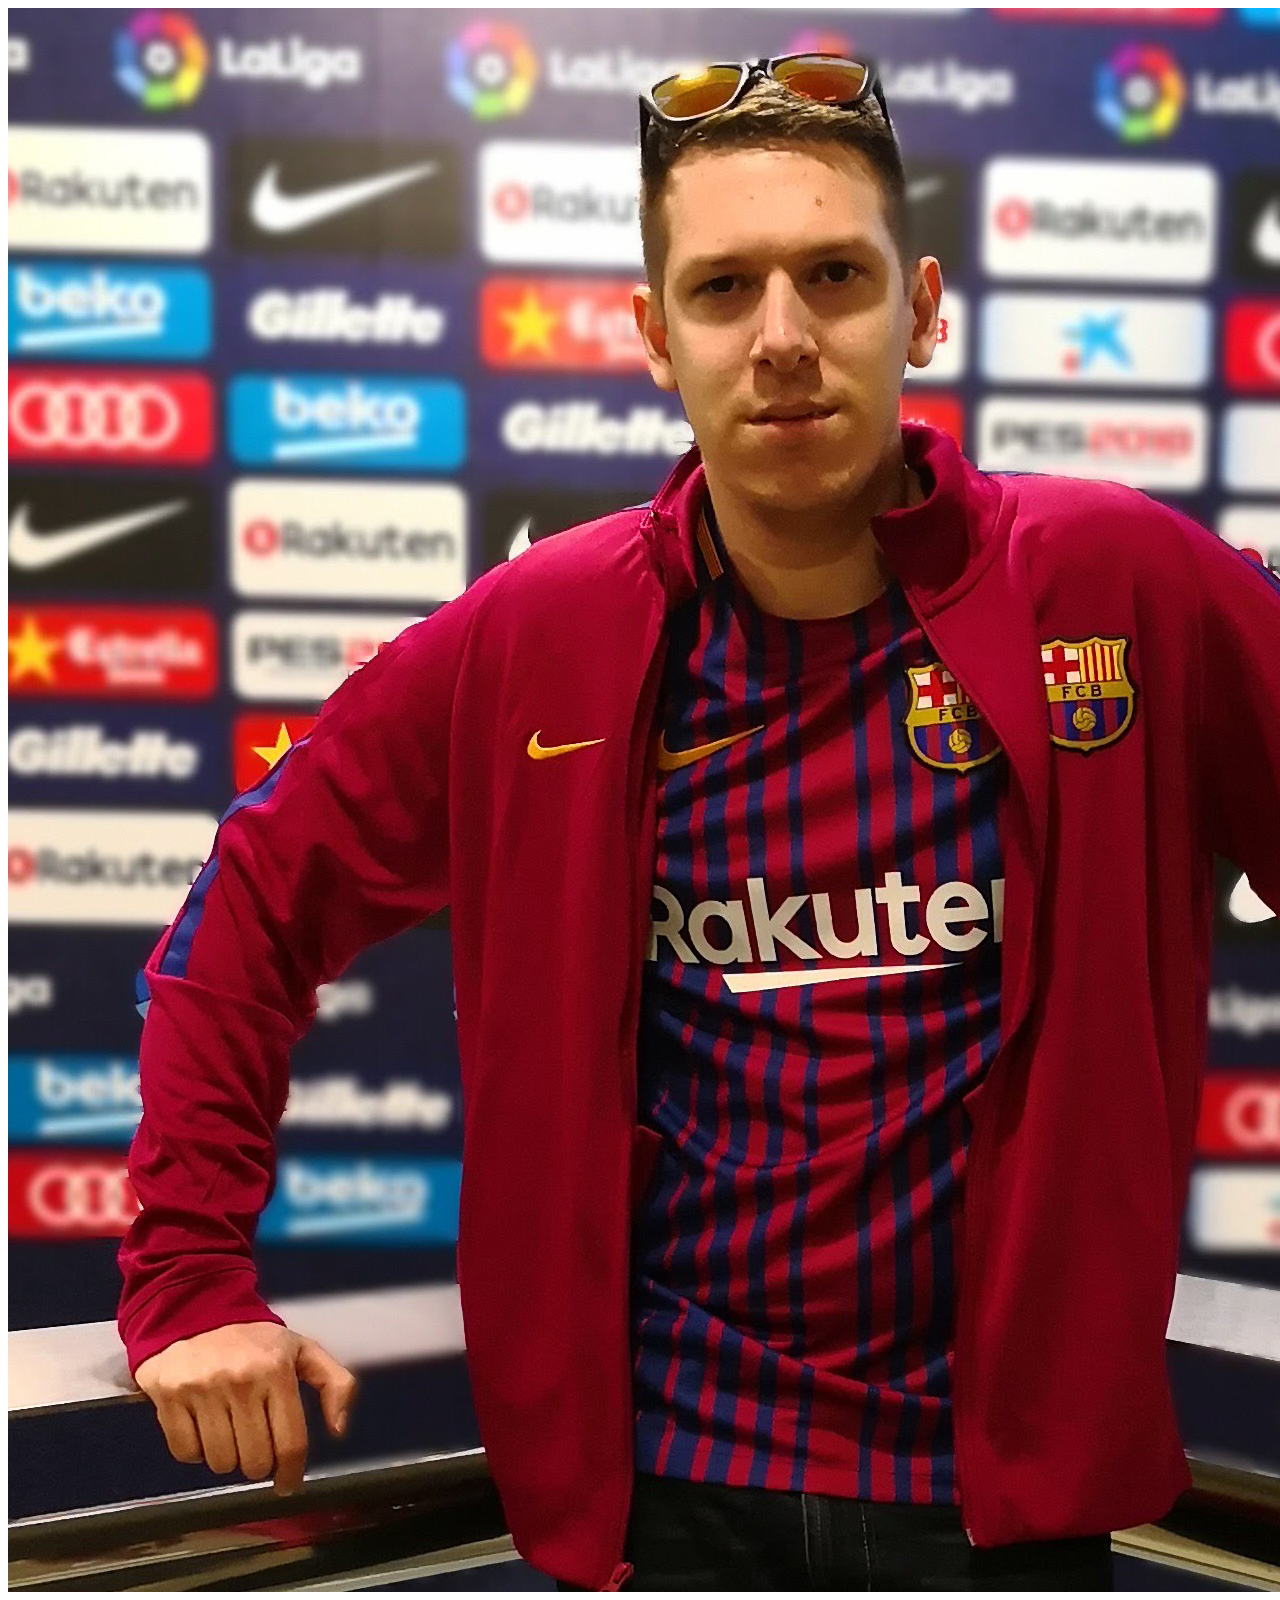
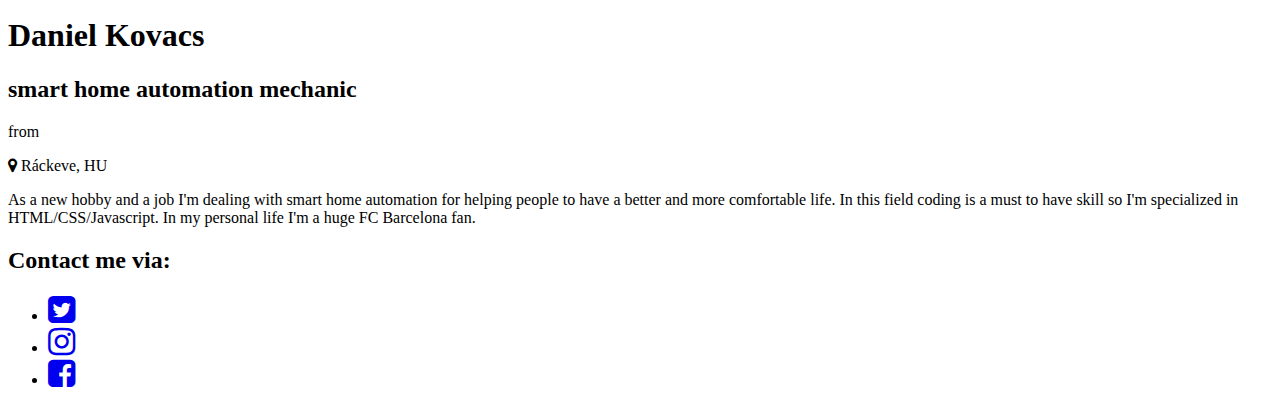
==== index.html @ 45e88231 "half done" ====
<!DOCTYPE html>
<html>
<head>
  <meta charset="utf-8">
  <meta name="viewport" content="width=device-width">
  <title>Daniel Kovacs</title>
  <link href="https://maxcdn.bootstrapcdn.com/font-awesome/4.7.0/css/font-awesome.min.css" rel="stylesheet">
  <link rel="stylesheet" type="text/css" href="sajatnj.css">
</head>
<body>
  <div class="profile-card">
    <div class="head">
      <div class="profile-image">
        <img src="assets/profilkep1.jpg" alt="Daniel Kovacs">
      </div>
      <div class="name-headline">
        <h1>Daniel Kovacs</h1>
        <h2>smart home automation mechanic</h2>
        <span>from</span>
        <p><i class="fa fa-map-marker"></i> Ráckeve, HU</p>
      </div>
    </div>
    <div class="content">
      <p class="about">
        As a new hobby and a job I'm dealing with smart home automation for helping people to have a better and more comfortable life. In this field coding is a must to have skill so I'm specialized in HTML/CSS/Javascript. In my personal life I'm a huge FC Barcelona fan.
      </p>
      <section class="links">
        <h2>Contact me via:</h2>
        <ul>
          <li><a href="https://twitter.com/tikadani"  target="blank" title="Twitter" class="social-icon"><i class="fa fa-2x fa-twitter-square" aria-hidden="true"></i></a></li>
          <li><a href="https://instagram.com/_tikadani_"  target="blank" title="Instagram" class="social-icon"><i class="fa fa-2x fa-instagram" aria-hidden="true"></i></a></li>
          <li><a href="https://facebook.com/tikadani" target="blank" title="Facebook" class="social-icon"><i class="fa fa-2x fa-facebook-square" aria-hidden="true"></i></a></li>
        </ul>
      </section>
    </div>
  </div>
</body>
</html>
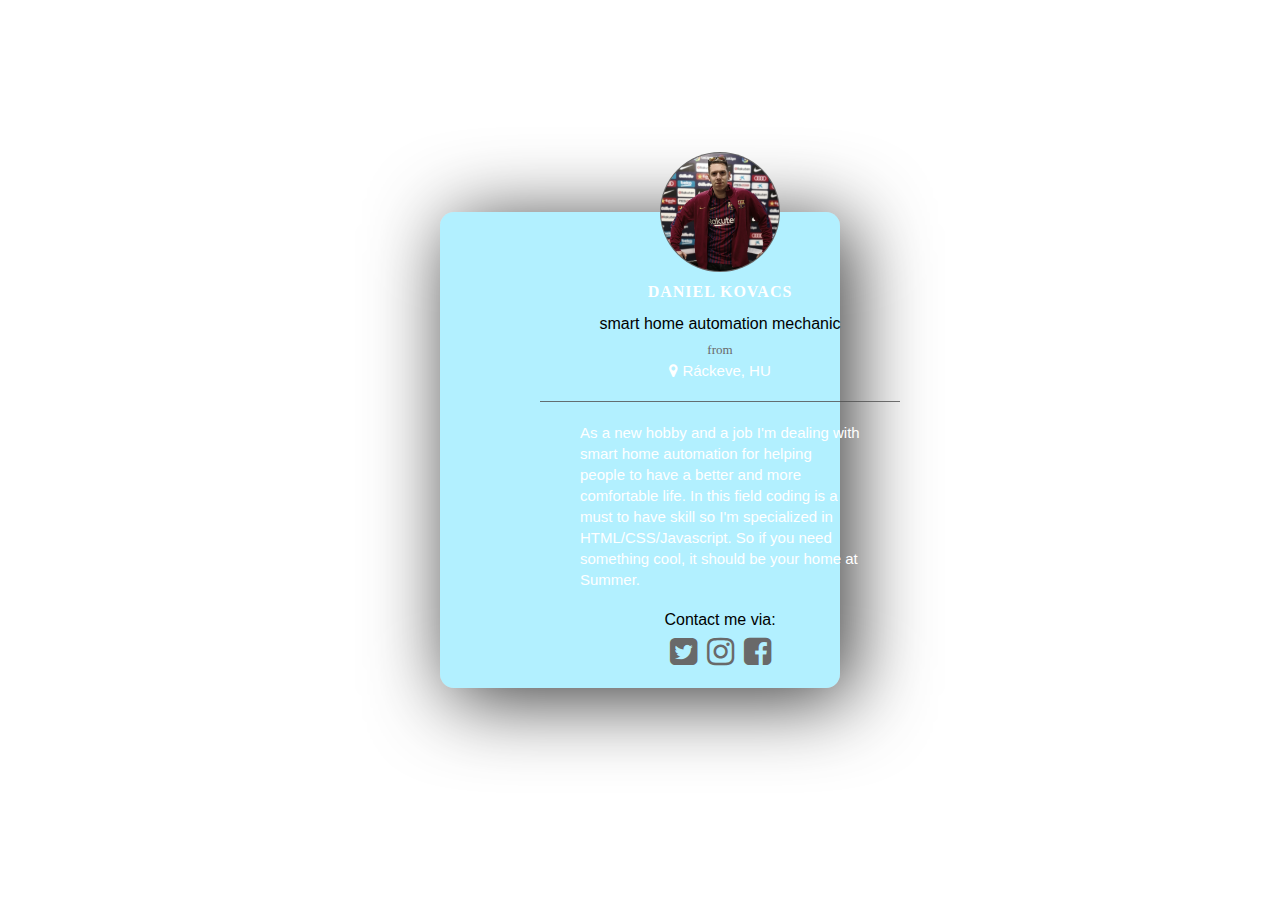
==== commit 81589b07: "coloring" ====
--- a/index.html
+++ b/index.html
@@ -22,7 +22,7 @@
     </div>
     <div class="content">
       <p class="about">
-        As a new hobby and a job I'm dealing with smart home automation for helping people to have a better and more comfortable life. In this field coding is a must to have skill so I'm specialized in HTML/CSS/Javascript. In my personal life I'm a huge FC Barcelona fan.
+        As a new hobby and a job I'm dealing with smart home automation for helping people to have a better and more comfortable life. In this field coding is a must to have skill so I'm specialized in HTML/CSS/Javascript. So if you need something cool, it should be your home at Summer.
       </p>
       <section class="links">
         <h2>Contact me via:</h2>
--- a/sajatnj.css
+++ b/sajatnj.css
@@ -0,0 +1,147 @@
+/* Background colors for containers */
+
+/*
+.profile-card {
+  background-color: hsla(60, 100%, 50%, .4);
+}
+
+.head {
+  background-color: hsla(120, 100%, 50%, .4);
+}
+
+.content {
+  background-color: hsla(120, 100%, 50%, .4);
+}
+
+.profile-image {
+  background-color: hsla(300, 100%, 50%, .4);
+}
+
+.name-headline {
+  background-color: hsla(300, 100%, 50%, .4);
+}
+
+.about {
+  background-color: hsla(300, 100%, 50%, .4);
+}
+
+.links {
+  background-color: hsla(300, 100%, 50%, .4);
+}
+
+÷/
+
+/* CSS reset */
+
+* {
+  margin: 0;
+  padding: 0;
+  box-sizing: border-box;
+  font-size: 100%;
+}
+
+/* Positioning */
+
+.profile-card {
+  width: 400px;
+  max-width: calc(100vw - 10px);
+}
+
+body {
+  height: 100vh;
+  display: flex;
+  align-items: center;
+  justify-content: center;
+  background: url('assets/background3.jpg') no-repeat center center fixed;
+  background-size: cover;
+}
+
+.head, .links {
+  text-align: center;
+}
+
+.head, .content {
+  width: 90%;
+  margin: 0 100px;
+}
+
+.content {
+  border-top: 1px solid hsla(0, 0%, 30%, .8);
+}
+
+.head, .about {
+  margin-bottom: 5%;
+}
+
+.content {
+  padding: 5% 10%;
+}
+
+/* Profile image */
+
+.profile-image {
+  margin-top: -60px;
+}
+
+img {
+  width: 120px;
+  height: 120px;
+  border-radius: 50%;
+  padding: 1px;
+  background-color: #666;
+  filter: grayscale(50%);
+  transition: all 0.5s ease-in-out;
+}
+
+img:hover {
+  filter: grayscale(20%);
+  transform: scale(1.1);
+}
+
+.profile-card {
+  background-color: hsla(192, 100%, 50%, .3);
+  border-radius: 14px;
+  box-shadow: hsla(0, 0%, 0%, .8) 10px 10px 80px;
+}
+
+/* Contact links */
+
+ul {
+  list-style-type: none;
+}
+
+li {
+  display: inline;
+}
+h1 {
+  font-family: "Arial Black";
+  text-transform: uppercase;
+  letter-spacing: 1px;
+  line-height: 2;
+  color: white;
+}
+h2 {
+  font-family: Arial;
+  font-weight: normal;
+  line-height: 2;
+}
+span {
+  font-size: 13px;
+  color: #696969;
+  line-height: 1.4;
+}
+
+p {
+  font-family: Arial;
+  font-size: 15px;
+  line-height: 1.4;
+  color: white;
+  
+}
+
+a {
+  color: #696969;
+  padding: 3px;
+}
+
+
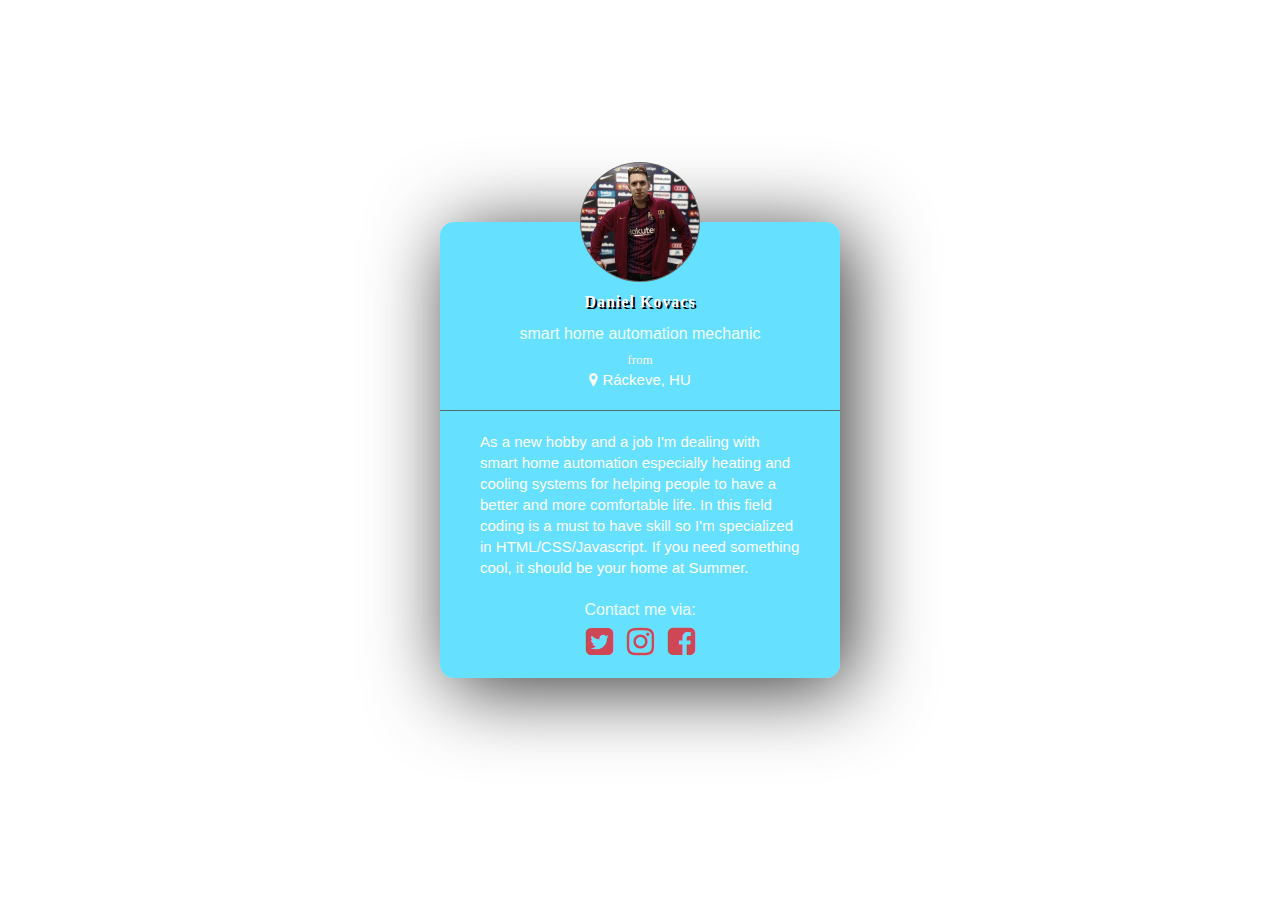
==== commit 801ae76b: "text shadow and position" ====
--- a/index.html
+++ b/index.html
@@ -22,7 +22,7 @@
     </div>
     <div class="content">
       <p class="about">
-        As a new hobby and a job I'm dealing with smart home automation for helping people to have a better and more comfortable life. In this field coding is a must to have skill so I'm specialized in HTML/CSS/Javascript. So if you need something cool, it should be your home at Summer.
+        As a new hobby and a job I'm dealing with smart home automation especially heating and cooling systems for helping people to have a better and more comfortable life. In this field coding is a must to have skill so I'm specialized in HTML/CSS/Javascript. If you need something cool, it should be your home at Summer.
       </p>
       <section class="links">
         <h2>Contact me via:</h2>
--- a/sajatnj.css
+++ b/sajatnj.css
@@ -52,7 +52,7 @@
   display: flex;
   align-items: center;
   justify-content: center;
-  background: url('assets/background3.jpg') no-repeat center center fixed;
+  background: url('assets/background4.jpg') no-repeat center center fixed;
   background-size: cover;
 }
 
@@ -61,21 +61,19 @@
 }
 
 .head, .content {
-  width: 90%;
-  margin: 0 100px;
+  width: 100%;
+  margin: 0;
 }
 
 .content {
   border-top: 1px solid hsla(0, 0%, 30%, .8);
+  padding: 5% 10%;
 }
 
 .head, .about {
   margin-bottom: 5%;
 }
 
-.content {
-  padding: 5% 10%;
-}
 
 /* Profile image */
 
@@ -99,9 +97,12 @@
 }
 
 .profile-card {
-  background-color: hsla(192, 100%, 50%, .3);
+  background-color: hsla(192, 100%, 50%, .6);
   border-radius: 14px;
   box-shadow: hsla(0, 0%, 0%, .8) 10px 10px 80px;
+}
+.profile-card:hover {
+  background-color: hsla(358, 100%, 50%, 0.39);
 }
 
 /* Contact links */
@@ -114,20 +115,22 @@
   display: inline;
 }
 h1 {
-  font-family: "Arial Black";
-  text-transform: uppercase;
+  font-family: "Sans Serif";
+  text-transform: capitalize;
   letter-spacing: 1px;
   line-height: 2;
   color: white;
+  text-shadow: 2px 2px black;
 }
 h2 {
   font-family: Arial;
   font-weight: normal;
   line-height: 2;
+  color: azure;
 }
 span {
   font-size: 13px;
-  color: #696969;
+  color: oldlace;
   line-height: 1.4;
 }
 
@@ -140,8 +143,11 @@
 }
 
 a {
-  color: #696969;
-  padding: 3px;
+  color: rgba(255, 0, 8, 0.7);
+  padding: 5px;
 }
 
+a:hover {
+  color: hsla(192, 100%, 50%, .6);
+}
 
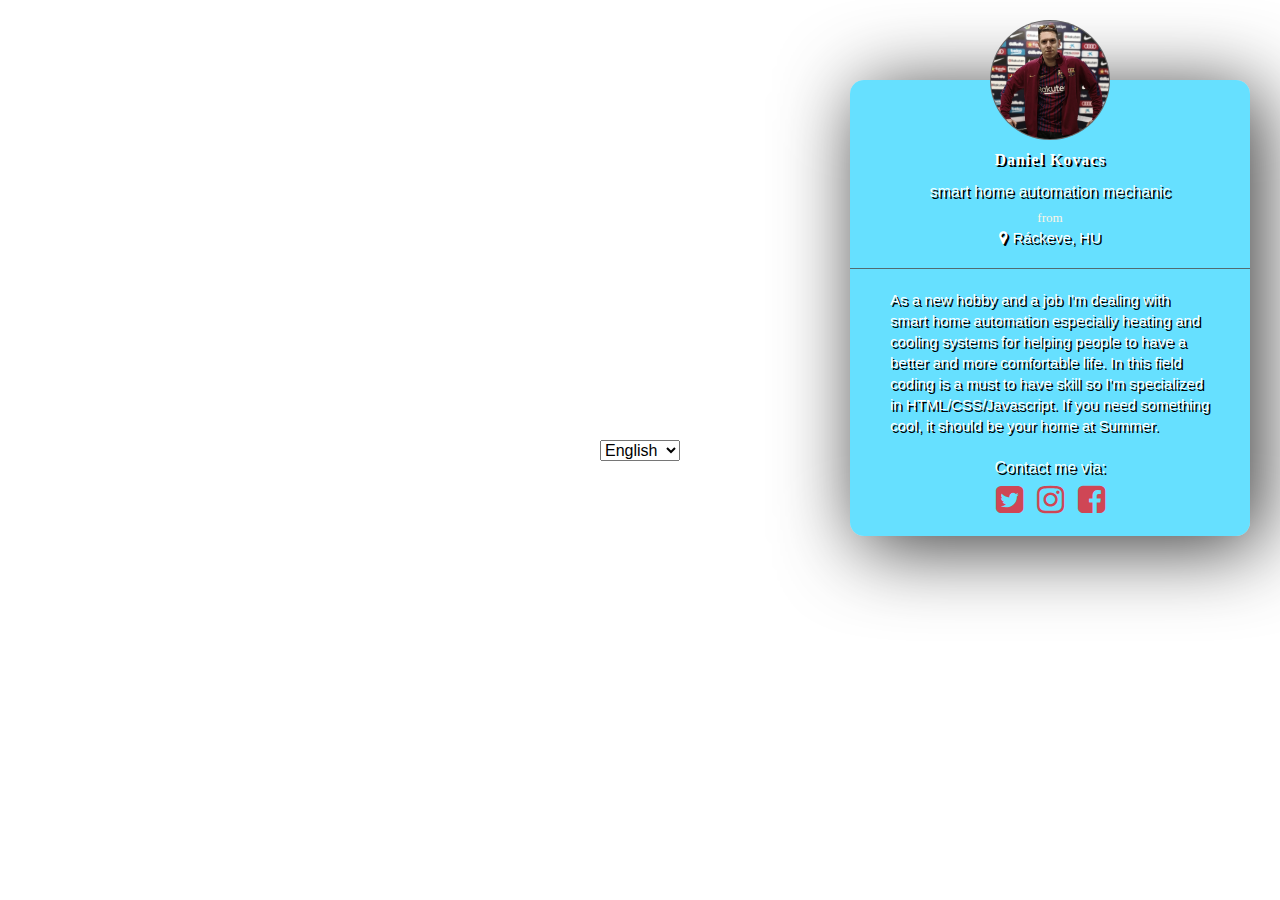
==== commit 22b49927: "langselect" ====
--- a/index.html
+++ b/index.html
@@ -8,6 +8,10 @@
   <link rel="stylesheet" type="text/css" href="sajatnj.css">
 </head>
 <body>
+<select class="selectpicker" data-width="fit">
+    <option data-content='<span class="flag-icon flag-icon-us"></span> English'>English</option>
+  <option  data-content='<span class="flag-icon flag-icon-mx"></span> Español'>Español</option>
+</select>
   <div class="profile-card">
     <div class="head">
       <div class="profile-image">
--- a/sajatnj.css
+++ b/sajatnj.css
@@ -45,6 +45,10 @@
 .profile-card {
   width: 400px;
   max-width: calc(100vw - 10px);
+  position: absolute;
+  top: 70px;
+  right: 20px;
+  margin: 10px;
 }
 
 body {
@@ -54,6 +58,7 @@
   justify-content: center;
   background: url('assets/background4.jpg') no-repeat center center fixed;
   background-size: cover;
+  position: relative;
 }
 
 .head, .links {
@@ -67,7 +72,7 @@
 
 .content {
   border-top: 1px solid hsla(0, 0%, 30%, .8);
-  padding: 5% 10%;
+  padding: 5% 10%; 
 }
 
 .head, .about {
@@ -127,6 +132,7 @@
   font-weight: normal;
   line-height: 2;
   color: azure;
+  text-shadow: 2px 2px black;
 }
 span {
   font-size: 13px;
@@ -139,6 +145,7 @@
   font-size: 15px;
   line-height: 1.4;
   color: white;
+  text-shadow: 2px 2px black;
   
 }
 
